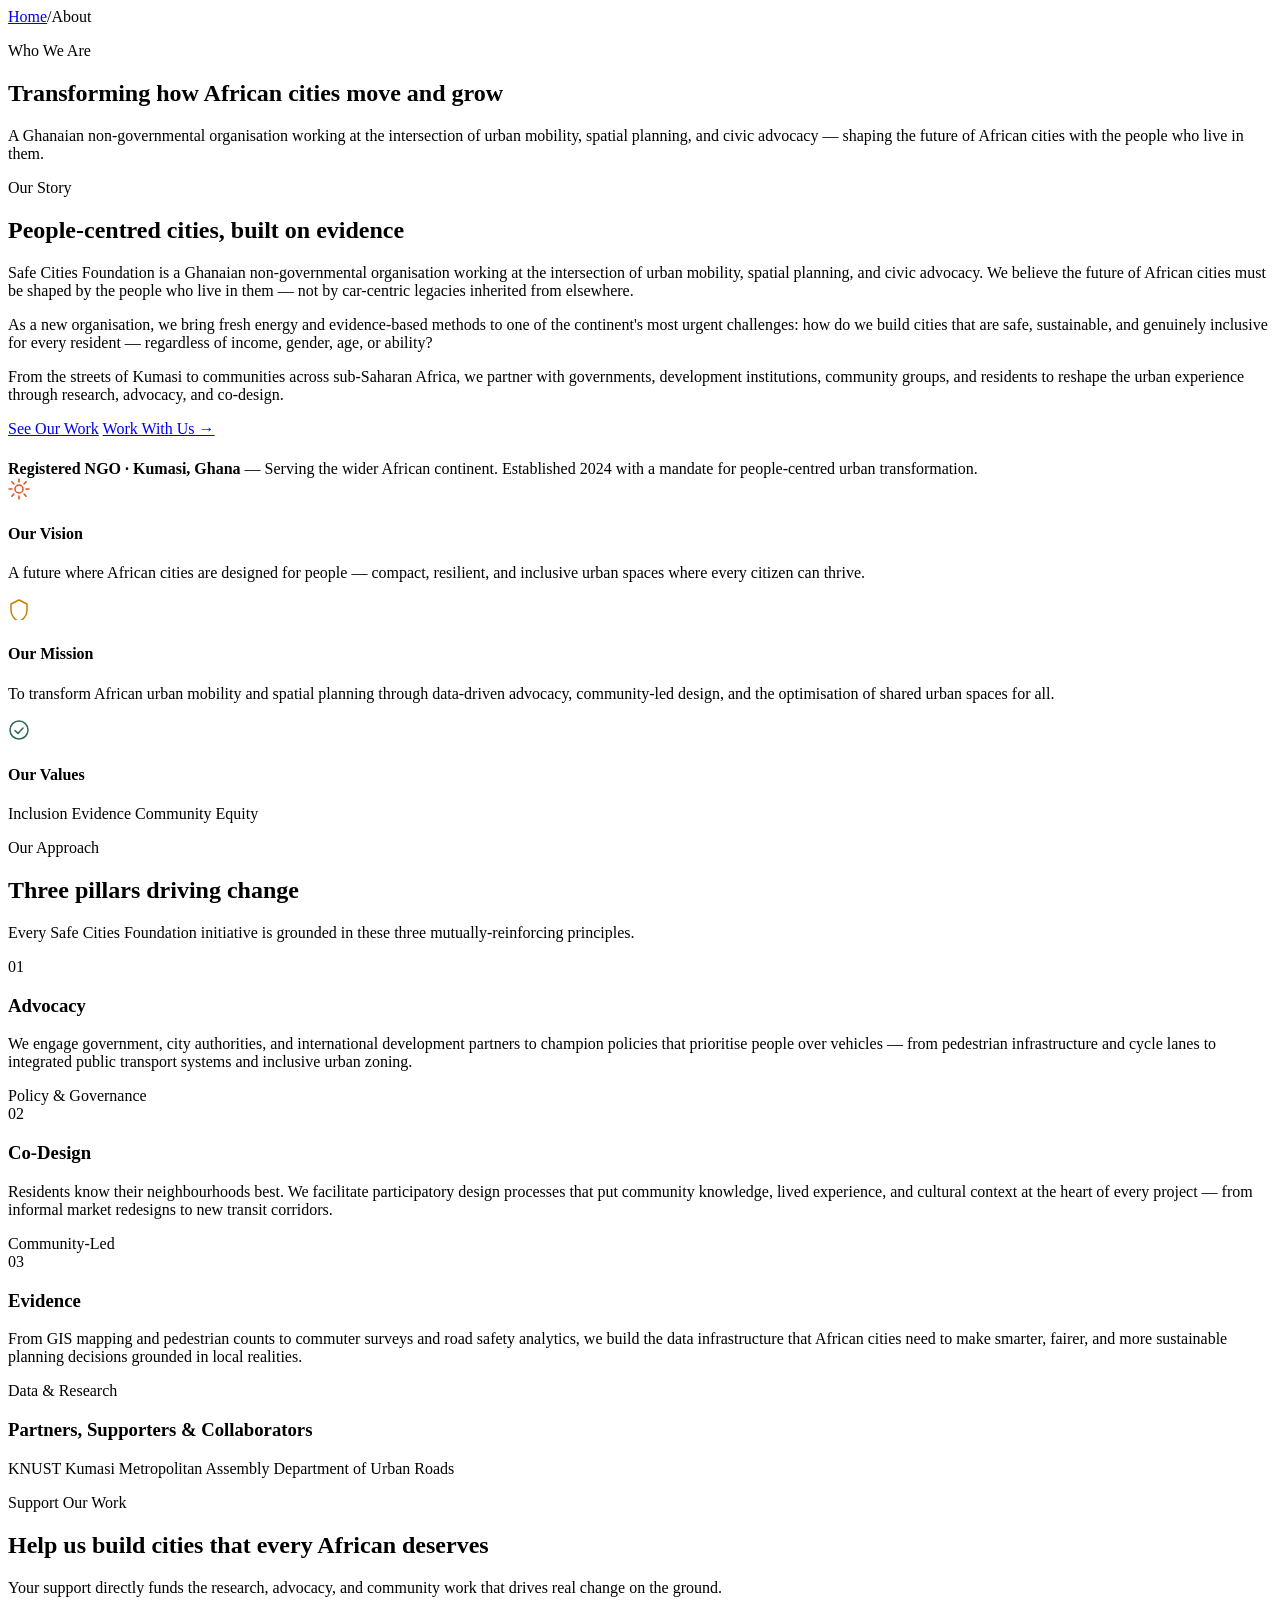
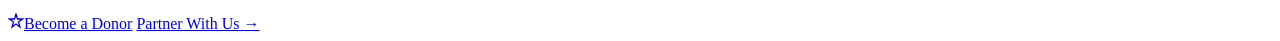
==== about.html @ f04aeb77 "Add files via upload" ====
<!DOCTYPE html>
<html lang="en">
<head>
  <meta charset="UTF-8" />
  <meta name="viewport" content="width=device-width, initial-scale=1.0" />
  <title>About — Safe Cities Foundation</title>
  <meta name="description" content="Safe Cities Foundation is a Ghanaian NGO working at the intersection of urban mobility, spatial planning, and civic advocacy. Learn about our vision, mission, values, and approach." />
  <link rel="icon" type="image/png" href="assets/img/logo/fc_icon.png" />
  <link rel="preconnect" href="https://fonts.googleapis.com" />
  <link rel="preconnect" href="https://fonts.gstatic.com" crossorigin />
  <link href="https://fonts.googleapis.com/css2?family=DM+Serif+Display:ital@0;1&family=DM+Sans:opsz,wght@9..40,300;9..40,400;9..40,500;9..40,600;9..40,700&display=swap" rel="stylesheet" />
  <link rel="stylesheet" href="css/styles.css" />
</head>
<body data-page="about">

  <div id="site-header"></div>

  <!-- ============ PAGE HERO ============ -->
  <section class="page-hero">
    <div class="hero__grid-bg" aria-hidden="true"></div>
    <div class="hero__stripe" aria-hidden="true"></div>
    <div class="page-hero__inner">
      <nav class="crumbs" aria-label="Breadcrumb"><a href="index.html">Home</a><span class="sep">/</span>About</nav>
      <p class="page-hero__eyebrow"><span class="rule"></span>Who We Are</p>
      <h1 class="page-hero__title">Transforming how African cities move and grow</h1>
      <p class="page-hero__lead">A Ghanaian non-governmental organisation working at the intersection of urban mobility, spatial planning, and civic advocacy — shaping the future of African cities with the people who live in them.</p>
    </div>
  </section>

  <!-- ============ WHO WE ARE ============ -->
  <section class="section wrap" id="who-we-are">
    <div class="about__grid">
      <div data-reveal="right">
        <p class="eyebrow"><span class="rule"></span>Our Story</p>
        <h2 class="about__title">People-centred cities, built on evidence</h2>
        <p class="about__body">Safe Cities Foundation is a Ghanaian non-governmental organisation working at the intersection of urban mobility, spatial planning, and civic advocacy. We believe the future of African cities must be shaped by the people who live in them — not by car-centric legacies inherited from elsewhere.</p>
        <p class="about__body">As a new organisation, we bring fresh energy and evidence-based methods to one of the continent's most urgent challenges: how do we build cities that are safe, sustainable, and genuinely inclusive for every resident — regardless of income, gender, age, or ability?</p>
        <p class="about__body">From the streets of Kumasi to communities across sub-Saharan Africa, we partner with governments, development institutions, community groups, and residents to reshape the urban experience through research, advocacy, and co-design.</p>
        <div class="about__actions">
          <a class="btn btn-primary" href="work.html">See Our Work</a>
          <a class="btn btn-ghost" href="index.html#contact">Work With Us →</a>
        </div>
        <div class="about__badge">
          <div class="ic"><svg width="18" height="18" viewBox="0 0 18 18" fill="none" aria-hidden="true"><path d="M9 1L11 7h6L12 11l2 6-5-3.5L4 17l2-6-5-4h6z" stroke="#fff" stroke-width="1.3" stroke-linejoin="round"/></svg></div>
          <div class="txt"><strong>Registered NGO · Kumasi, Ghana</strong> — Serving the wider African continent. Established 2024 with a mandate for people-centred urban transformation.</div>
        </div>
      </div>
      <div class="vmv" data-reveal="left">
        <div class="vmv__card">
          <div class="vmv__ic vmv__ic--orange"><svg width="22" height="22" viewBox="0 0 22 22" fill="none" aria-hidden="true"><circle cx="11" cy="11" r="4" stroke="#E84E1B" stroke-width="1.5"/><path d="M11 1v3M11 18v3M1 11h3M18 11h3M3.8 3.8l2.1 2.1M16.1 16.1l2.1 2.1M3.8 18.2l2.1-2.1M16.1 5.9l2.1-2.1" stroke="#E84E1B" stroke-width="1.5" stroke-linecap="round"/></svg></div>
          <h4>Our Vision</h4>
          <p>A future where African cities are designed for people — compact, resilient, and inclusive urban spaces where every citizen can thrive.</p>
        </div>
        <div class="vmv__card">
          <div class="vmv__ic vmv__ic--gold"><svg width="22" height="22" viewBox="0 0 22 22" fill="none" aria-hidden="true"><path d="M11 2L3 6v6c0 5.25 3.5 10.15 8 11 4.5-.85 8-5.75 8-11V6L11 2z" stroke="#C77D00" stroke-width="1.5" stroke-linejoin="round"/></svg></div>
          <h4>Our Mission</h4>
          <p>To transform African urban mobility and spatial planning through data-driven advocacy, community-led design, and the optimisation of shared urban spaces for all.</p>
        </div>
        <div class="vmv__card">
          <div class="vmv__ic vmv__ic--green"><svg width="22" height="22" viewBox="0 0 22 22" fill="none" aria-hidden="true"><path d="M11 2C6 2 2 6 2 11s4 9 9 9 9-4 9-9-4-9-9-9z" stroke="#2D6A4F" stroke-width="1.5"/><path d="M7 11.5l3 3 5-5.5" stroke="#2D6A4F" stroke-width="1.5" stroke-linecap="round" stroke-linejoin="round"/></svg></div>
          <h4>Our Values</h4>
          <div class="chips">
            <span class="chip">Inclusion</span>
            <span class="chip">Evidence</span>
            <span class="chip">Community</span>
            <span class="chip">Equity</span>
          </div>
        </div>
      </div>
    </div>
  </section>

  <!-- ============ APPROACH ============ -->
  <section class="section approach" id="approach">
    <div class="section-head" data-reveal="up">
      <p class="eyebrow eyebrow--gold eyebrow--center"><span class="rule"></span>Our Approach<span class="rule"></span></p>
      <h2 class="h2">Three pillars driving change</h2>
      <p class="lead">Every Safe Cities Foundation initiative is grounded in these three mutually-reinforcing principles.</p>
    </div>
    <div class="pillars">
      <div class="pillar" data-reveal="up">
        <div class="pillar__num">01</div>
        <h3>Advocacy</h3>
        <p>We engage government, city authorities, and international development partners to champion policies that prioritise people over vehicles — from pedestrian infrastructure and cycle lanes to integrated public transport systems and inclusive urban zoning.</p>
        <span class="pill">Policy &amp; Governance</span>
      </div>
      <div class="pillar" data-reveal="up" data-delay="0.1">
        <div class="pillar__num">02</div>
        <h3>Co-Design</h3>
        <p>Residents know their neighbourhoods best. We facilitate participatory design processes that put community knowledge, lived experience, and cultural context at the heart of every project — from informal market redesigns to new transit corridors.</p>
        <span class="pill">Community-Led</span>
      </div>
      <div class="pillar" data-reveal="up" data-delay="0.2">
        <div class="pillar__num">03</div>
        <h3>Evidence</h3>
        <p>From GIS mapping and pedestrian counts to commuter surveys and road safety analytics, we build the data infrastructure that African cities need to make smarter, fairer, and more sustainable planning decisions grounded in local realities.</p>
        <span class="pill">Data &amp; Research</span>
      </div>
    </div>
  </section>

  <!-- ============ PARTNERS ============ -->
  <section class="partners" aria-label="Partners and collaborators">
    <div class="partners__head" data-reveal="up"><h3>Partners, Supporters &amp; Collaborators</h3></div>
    <div class="partners__row" data-reveal="up">
      <span>KNUST</span>
      <span>Kumasi Metropolitan Assembly</span>
      <span>Department of Urban Roads</span>
    </div>
  </section>

  <!-- ============ DONATE CTA ============ -->
  <section class="donate">
    <div class="donate__grid-bg" aria-hidden="true"></div>
    <div class="donate__inner">
      <p class="donate__eyebrow" data-reveal="up">Support Our Work</p>
      <h2 class="donate__title" data-reveal="up" data-delay="0.06">Help us build cities that every African deserves</h2>
      <p class="donate__sub" data-reveal="up" data-delay="0.12">Your support directly funds the research, advocacy, and community work that drives real change on the ground.</p>
      <div class="donate__actions" data-reveal="up" data-delay="0.18">
        <a class="btn btn-light" href="index.html#contact"><svg width="16" height="16" viewBox="0 0 16 16" fill="none" aria-hidden="true"><path d="M8 1L9.5 6h5L10.5 9l1.5 5L8 11 4 14l1.5-5L1.5 6H6.5L8 1z" stroke="currentColor" stroke-width="1.3"/></svg>Become a Donor</a>
        <a class="btn-outline-light" href="index.html#contact">Partner With Us →</a>
      </div>
    </div>
  </section>

  <div id="site-footer"></div>

  <script src="js/layout.js"></script>
  <script src="js/content.js"></script>
  <script src="js/main.js"></script>
  <script type="module" src="js/firebase.js"></script>
</body>
</html>
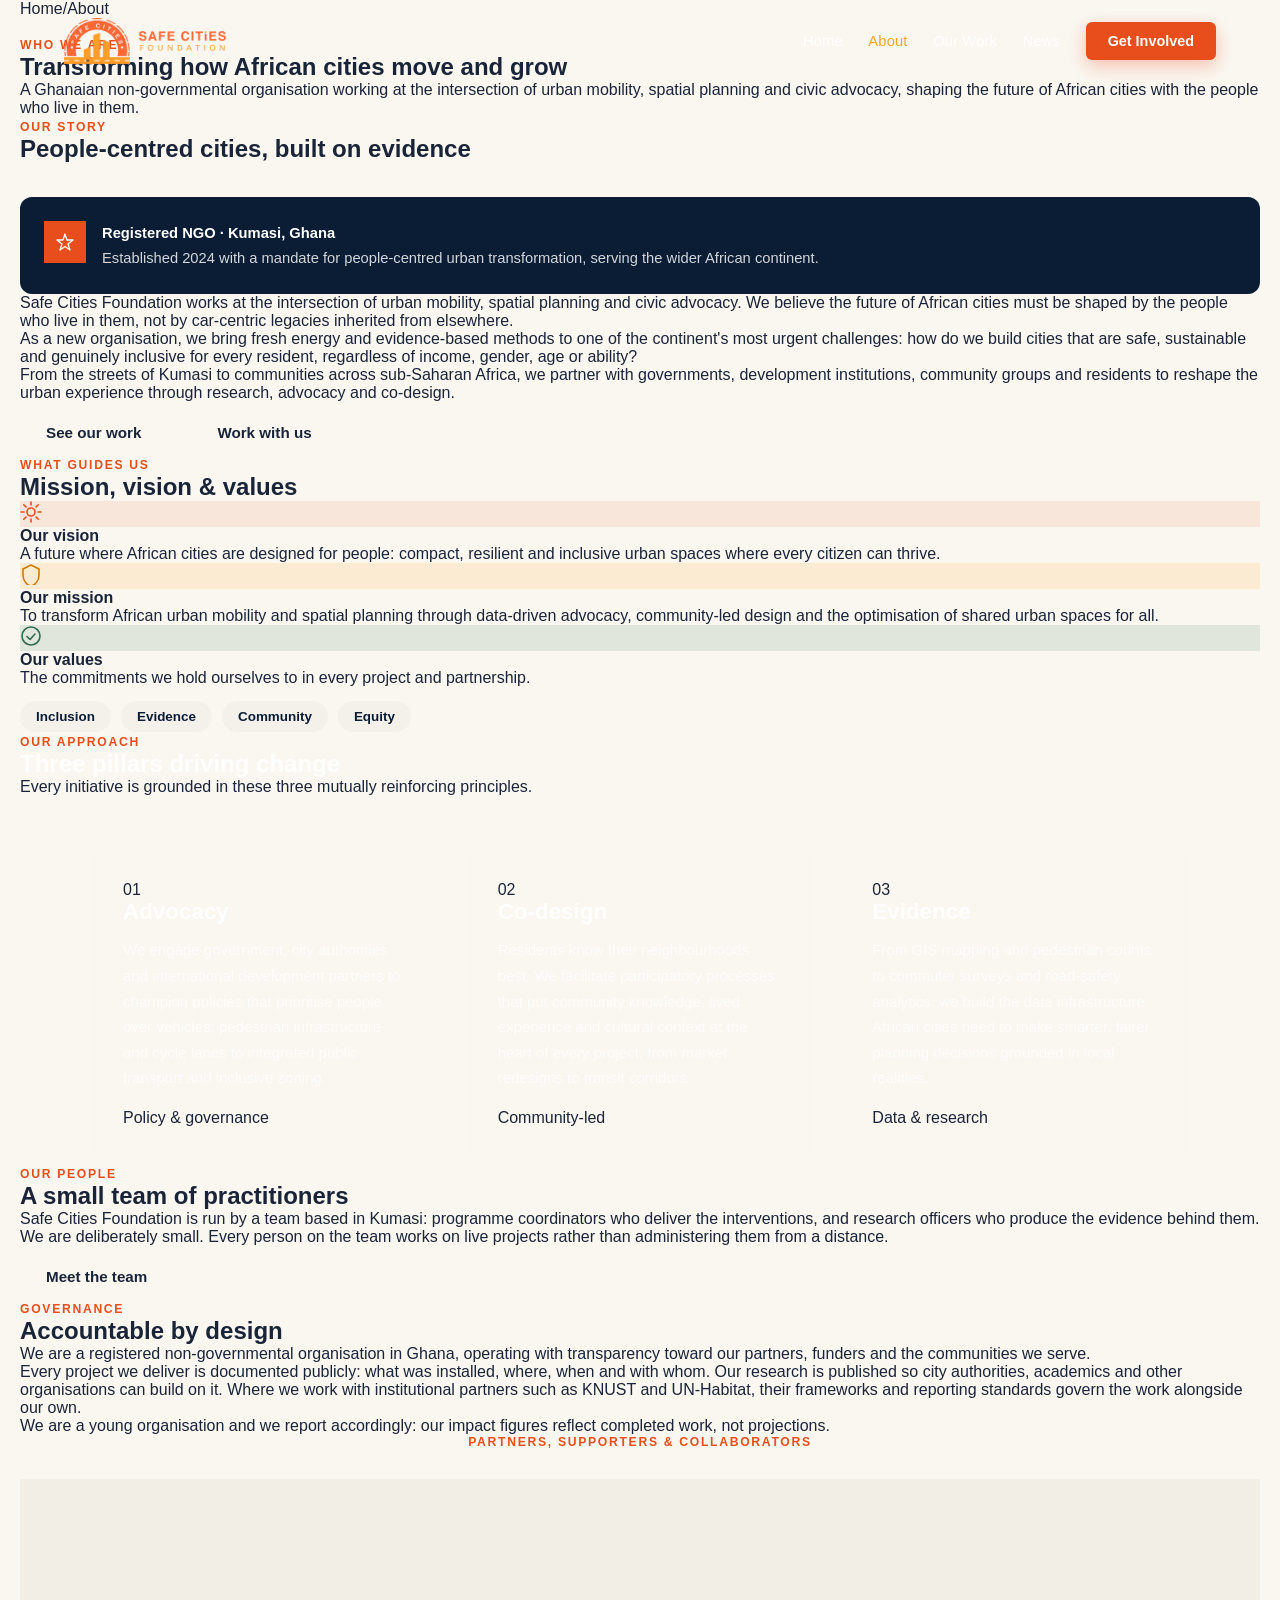
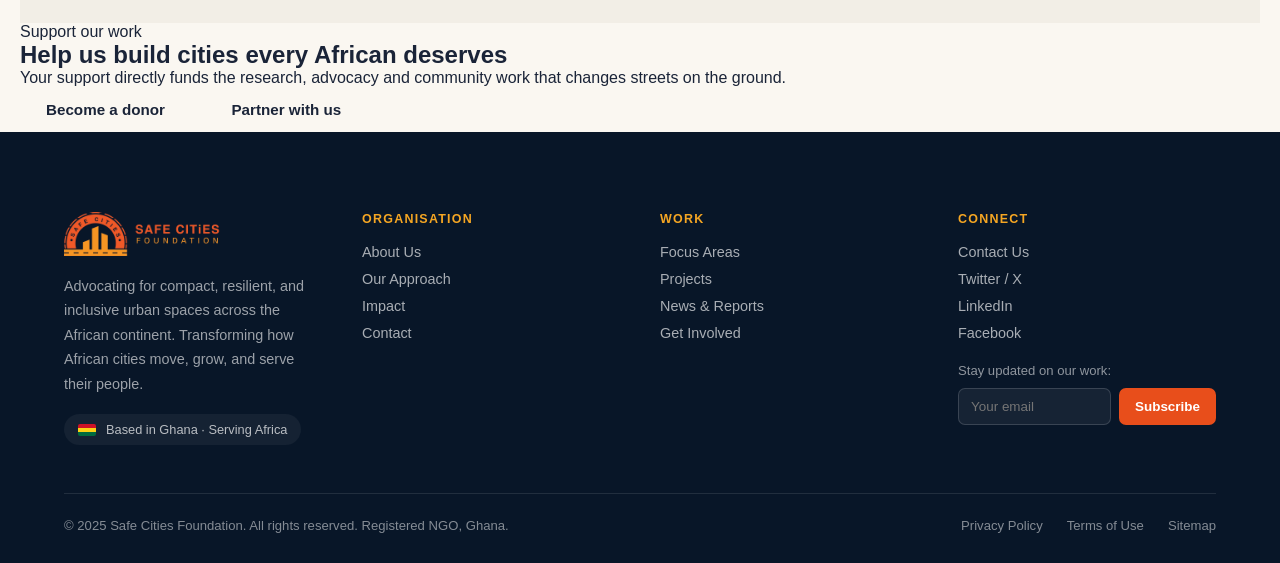
==== commit 51082f09: "Add files via upload new update" ====
--- a/about.html
+++ b/about.html
@@ -4,130 +4,203 @@
   <meta charset="UTF-8" />
   <meta name="viewport" content="width=device-width, initial-scale=1.0" />
   <title>About — Safe Cities Foundation</title>
-  <meta name="description" content="Safe Cities Foundation is a Ghanaian NGO working at the intersection of urban mobility, spatial planning, and civic advocacy. Learn about our vision, mission, values, and approach." />
-  <link rel="icon" type="image/png" href="assets/img/logo/fc_icon.png" />
+  <meta name="description" content="Safe Cities Foundation is a Ghanaian NGO working at the intersection of urban mobility, spatial planning and civic advocacy. Our story, mission, values and approach." />
+  <link rel="canonical" href="https://scfofficial.netlify.app/about.html" />
+  <meta property="og:type" content="website" />
+  <meta property="og:site_name" content="Safe Cities Foundation" />
+  <meta property="og:locale" content="en_GH" />
+  <meta property="og:url" content="https://scfofficial.netlify.app/about.html" />
+  <meta property="og:title" content="About — Safe Cities Foundation" />
+  <meta property="og:description" content="Safe Cities Foundation is a Ghanaian NGO working at the intersection of urban mobility, spatial planning and civic advocacy. Our story, mission, values and approach." />
+  <meta property="og:image" content="https://scfofficial.netlify.app/assets/img/projects/ame-zion.jpg" />
+  <meta property="og:image:alt" content="Road-safety infrastructure delivered by Safe Cities Foundation in Kumasi, Ghana" />
+  <meta name="twitter:card" content="summary_large_image" />
+  <meta name="twitter:title" content="About — Safe Cities Foundation" />
+  <meta name="twitter:description" content="Safe Cities Foundation is a Ghanaian NGO working at the intersection of urban mobility, spatial planning and civic advocacy. Our story, mission, values and approach." />
+  <meta name="twitter:image" content="https://scfofficial.netlify.app/assets/img/projects/ame-zion.jpg" />
+  <meta name="theme-color" content="#0B1D35" />
+  <link rel="icon" type="image/png" sizes="32x32" href="assets/img/logo/favicon-32.png" />
+  <link rel="icon" type="image/png" sizes="16x16" href="assets/img/logo/favicon-16.png" />
+  <link rel="apple-touch-icon" sizes="180x180" href="assets/img/logo/apple-touch-icon.png" />
+  <link rel="manifest" href="site.webmanifest" />
   <link rel="preconnect" href="https://fonts.googleapis.com" />
   <link rel="preconnect" href="https://fonts.gstatic.com" crossorigin />
-  <link href="https://fonts.googleapis.com/css2?family=DM+Serif+Display:ital@0;1&family=DM+Sans:opsz,wght@9..40,300;9..40,400;9..40,500;9..40,600;9..40,700&display=swap" rel="stylesheet" />
+  <link href="https://fonts.googleapis.com/css2?family=Source+Serif+4:ital,opsz,wght@0,8..60,400..700;1,8..60,400..700&family=Nunito+Sans:ital,opsz,wght@0,6..12,300..900;1,6..12,300..900&display=swap" rel="stylesheet" />
   <link rel="stylesheet" href="css/styles.css" />
 </head>
 <body data-page="about">
 
   <div id="site-header"></div>
 
-  <!-- ============ PAGE HERO ============ -->
-  <section class="page-hero">
-    <div class="hero__grid-bg" aria-hidden="true"></div>
-    <div class="hero__stripe" aria-hidden="true"></div>
-    <div class="page-hero__inner">
-      <nav class="crumbs" aria-label="Breadcrumb"><a href="index.html">Home</a><span class="sep">/</span>About</nav>
-      <p class="page-hero__eyebrow"><span class="rule"></span>Who We Are</p>
-      <h1 class="page-hero__title">Transforming how African cities move and grow</h1>
-      <p class="page-hero__lead">A Ghanaian non-governmental organisation working at the intersection of urban mobility, spatial planning, and civic advocacy — shaping the future of African cities with the people who live in them.</p>
-    </div>
-  </section>
-
-  <!-- ============ WHO WE ARE ============ -->
-  <section class="section wrap" id="who-we-are">
-    <div class="about__grid">
-      <div data-reveal="right">
-        <p class="eyebrow"><span class="rule"></span>Our Story</p>
-        <h2 class="about__title">People-centred cities, built on evidence</h2>
-        <p class="about__body">Safe Cities Foundation is a Ghanaian non-governmental organisation working at the intersection of urban mobility, spatial planning, and civic advocacy. We believe the future of African cities must be shaped by the people who live in them — not by car-centric legacies inherited from elsewhere.</p>
-        <p class="about__body">As a new organisation, we bring fresh energy and evidence-based methods to one of the continent's most urgent challenges: how do we build cities that are safe, sustainable, and genuinely inclusive for every resident — regardless of income, gender, age, or ability?</p>
-        <p class="about__body">From the streets of Kumasi to communities across sub-Saharan Africa, we partner with governments, development institutions, community groups, and residents to reshape the urban experience through research, advocacy, and co-design.</p>
-        <div class="about__actions">
-          <a class="btn btn-primary" href="work.html">See Our Work</a>
-          <a class="btn btn-ghost" href="index.html#contact">Work With Us →</a>
-        </div>
-        <div class="about__badge">
-          <div class="ic"><svg width="18" height="18" viewBox="0 0 18 18" fill="none" aria-hidden="true"><path d="M9 1L11 7h6L12 11l2 6-5-3.5L4 17l2-6-5-4h6z" stroke="#fff" stroke-width="1.3" stroke-linejoin="round"/></svg></div>
-          <div class="txt"><strong>Registered NGO · Kumasi, Ghana</strong> — Serving the wider African continent. Established 2024 with a mandate for people-centred urban transformation.</div>
-        </div>
-      </div>
-      <div class="vmv" data-reveal="left">
-        <div class="vmv__card">
-          <div class="vmv__ic vmv__ic--orange"><svg width="22" height="22" viewBox="0 0 22 22" fill="none" aria-hidden="true"><circle cx="11" cy="11" r="4" stroke="#E84E1B" stroke-width="1.5"/><path d="M11 1v3M11 18v3M1 11h3M18 11h3M3.8 3.8l2.1 2.1M16.1 16.1l2.1 2.1M3.8 18.2l2.1-2.1M16.1 5.9l2.1-2.1" stroke="#E84E1B" stroke-width="1.5" stroke-linecap="round"/></svg></div>
-          <h4>Our Vision</h4>
-          <p>A future where African cities are designed for people — compact, resilient, and inclusive urban spaces where every citizen can thrive.</p>
-        </div>
-        <div class="vmv__card">
-          <div class="vmv__ic vmv__ic--gold"><svg width="22" height="22" viewBox="0 0 22 22" fill="none" aria-hidden="true"><path d="M11 2L3 6v6c0 5.25 3.5 10.15 8 11 4.5-.85 8-5.75 8-11V6L11 2z" stroke="#C77D00" stroke-width="1.5" stroke-linejoin="round"/></svg></div>
-          <h4>Our Mission</h4>
-          <p>To transform African urban mobility and spatial planning through data-driven advocacy, community-led design, and the optimisation of shared urban spaces for all.</p>
-        </div>
-        <div class="vmv__card">
-          <div class="vmv__ic vmv__ic--green"><svg width="22" height="22" viewBox="0 0 22 22" fill="none" aria-hidden="true"><path d="M11 2C6 2 2 6 2 11s4 9 9 9 9-4 9-9-4-9-9-9z" stroke="#2D6A4F" stroke-width="1.5"/><path d="M7 11.5l3 3 5-5.5" stroke="#2D6A4F" stroke-width="1.5" stroke-linecap="round" stroke-linejoin="round"/></svg></div>
-          <h4>Our Values</h4>
-          <div class="chips">
-            <span class="chip">Inclusion</span>
-            <span class="chip">Evidence</span>
-            <span class="chip">Community</span>
-            <span class="chip">Equity</span>
-          </div>
-        </div>
-      </div>
-    </div>
-  </section>
-
-  <!-- ============ APPROACH ============ -->
-  <section class="section approach" id="approach">
-    <div class="section-head" data-reveal="up">
-      <p class="eyebrow eyebrow--gold eyebrow--center"><span class="rule"></span>Our Approach<span class="rule"></span></p>
-      <h2 class="h2">Three pillars driving change</h2>
-      <p class="lead">Every Safe Cities Foundation initiative is grounded in these three mutually-reinforcing principles.</p>
-    </div>
-    <div class="pillars">
-      <div class="pillar" data-reveal="up">
-        <div class="pillar__num">01</div>
-        <h3>Advocacy</h3>
-        <p>We engage government, city authorities, and international development partners to champion policies that prioritise people over vehicles — from pedestrian infrastructure and cycle lanes to integrated public transport systems and inclusive urban zoning.</p>
-        <span class="pill">Policy &amp; Governance</span>
-      </div>
-      <div class="pillar" data-reveal="up" data-delay="0.1">
-        <div class="pillar__num">02</div>
-        <h3>Co-Design</h3>
-        <p>Residents know their neighbourhoods best. We facilitate participatory design processes that put community knowledge, lived experience, and cultural context at the heart of every project — from informal market redesigns to new transit corridors.</p>
-        <span class="pill">Community-Led</span>
-      </div>
-      <div class="pillar" data-reveal="up" data-delay="0.2">
-        <div class="pillar__num">03</div>
-        <h3>Evidence</h3>
-        <p>From GIS mapping and pedestrian counts to commuter surveys and road safety analytics, we build the data infrastructure that African cities need to make smarter, fairer, and more sustainable planning decisions grounded in local realities.</p>
-        <span class="pill">Data &amp; Research</span>
-      </div>
-    </div>
-  </section>
-
-  <!-- ============ PARTNERS ============ -->
-  <section class="partners" aria-label="Partners and collaborators">
-    <div class="partners__head" data-reveal="up"><h3>Partners, Supporters &amp; Collaborators</h3></div>
-    <div class="partners__row" data-reveal="up">
-      <span>KNUST</span>
-      <span>Kumasi Metropolitan Assembly</span>
-      <span>Department of Urban Roads</span>
-    </div>
-  </section>
-
-  <!-- ============ DONATE CTA ============ -->
-  <section class="donate">
-    <div class="donate__grid-bg" aria-hidden="true"></div>
-    <div class="donate__inner">
-      <p class="donate__eyebrow" data-reveal="up">Support Our Work</p>
-      <h2 class="donate__title" data-reveal="up" data-delay="0.06">Help us build cities that every African deserves</h2>
-      <p class="donate__sub" data-reveal="up" data-delay="0.12">Your support directly funds the research, advocacy, and community work that drives real change on the ground.</p>
-      <div class="donate__actions" data-reveal="up" data-delay="0.18">
-        <a class="btn btn-light" href="index.html#contact"><svg width="16" height="16" viewBox="0 0 16 16" fill="none" aria-hidden="true"><path d="M8 1L9.5 6h5L10.5 9l1.5 5L8 11 4 14l1.5-5L1.5 6H6.5L8 1z" stroke="currentColor" stroke-width="1.3"/></svg>Become a Donor</a>
-        <a class="btn-outline-light" href="index.html#contact">Partner With Us →</a>
-      </div>
-    </div>
-  </section>
+  <main id="main">
+
+    <!-- ================= PAGE HERO ================= -->
+    <section class="phero">
+      <div class="phero__media"><picture><source type="image/webp" srcset="assets/img/projects/ame-zion-600.webp 600w, assets/img/projects/ame-zion-1000.webp 1000w" sizes="100vw" /><img src="assets/img/projects/ame-zion.jpg" alt="" aria-hidden="true" /></picture></div>
+      <div class="wrap phero__in">
+        <nav class="crumbs" aria-label="Breadcrumb"><a href="index.html">Home</a><span class="s">/</span><span>About</span></nav>
+        <p class="eyebrow eyebrow--light" style="margin-top:20px">Who we are</p>
+        <h1 class="d1 phero__ttl">Transforming how African cities move and grow</h1>
+        <p class="lede phero__dek">A Ghanaian non-governmental organisation working at the intersection of urban mobility, spatial planning and civic advocacy, shaping the future of African cities with the people who live in them.</p>
+      </div>
+    </section>
+
+    <!-- ================= STORY ================= -->
+    <section class="sec" id="story">
+      <div class="wrap">
+        <div class="split split--narrow">
+          <div data-rv="right">
+            <p class="eyebrow">Our story</p>
+            <h2 class="d2 sechead__t">People-centred cities, built on evidence</h2>
+            <div class="about__badge" style="margin-top:34px;background:var(--navy);padding:24px;display:flex;gap:16px;align-items:flex-start">
+              <div style="flex:none;width:42px;height:42px;background:var(--orange);display:grid;place-items:center"><svg width="18" height="18" viewBox="0 0 18 18" fill="none" aria-hidden="true"><path d="M9 1l2 6h6l-5 4 2 6-5-3.5L4 17l2-6-5-4h6z" stroke="#fff" stroke-width="1.3" stroke-linejoin="round"/></svg></div>
+              <p style="font-size:.92rem;line-height:1.68;color:rgba(255,255,255,.82)"><strong style="color:#fff">Registered NGO · Kumasi, Ghana</strong><br />Established 2024 with a mandate for people-centred urban transformation, serving the wider African continent.</p>
+            </div>
+          </div>
+          <div class="stack" data-rv="left">
+            <p class="lede">Safe Cities Foundation works at the intersection of urban mobility, spatial planning and civic advocacy. We believe the future of African cities must be shaped by the people who live in them, not by car-centric legacies inherited from elsewhere.</p>
+            <p class="body">As a new organisation, we bring fresh energy and evidence-based methods to one of the continent's most urgent challenges: how do we build cities that are safe, sustainable and genuinely inclusive for every resident, regardless of income, gender, age or ability?</p>
+            <p class="body">From the streets of Kumasi to communities across sub-Saharan Africa, we partner with governments, development institutions, community groups and residents to reshape the urban experience through research, advocacy and co-design.</p>
+            <div style="display:flex;flex-wrap:wrap;gap:14px;padding-top:8px">
+              <a class="btn" href="work.html">See our work<span class="tlink__ar" aria-hidden="true"></span></a>
+              <a class="btn btn--outline" href="index.html#contact">Work with us</a>
+            </div>
+          </div>
+        </div>
+      </div>
+    </section>
+
+    <!-- ================= VISION / MISSION / VALUES ================= -->
+    <section class="sec sec--paper" id="vmv">
+      <div class="wrap">
+        <div class="sechead">
+          <div>
+            <p class="eyebrow">What guides us</p>
+            <h2 class="d2 sechead__t">Mission, vision &amp; values</h2>
+          </div>
+        </div>
+        <div class="grid grid--3" data-rv-stagger="0.08">
+          <div class="vcard">
+            <div class="vcard__ic" style="background:rgba(232,78,27,.10)"><svg width="22" height="22" viewBox="0 0 22 22" fill="none" aria-hidden="true"><circle cx="11" cy="11" r="4" stroke="#E84E1B" stroke-width="1.6"/><path d="M11 1v3M11 18v3M1 11h3M18 11h3M3.8 3.8l2.1 2.1M16.1 16.1l2.1 2.1M3.8 18.2l2.1-2.1M16.1 5.9l2.1-2.1" stroke="#E84E1B" stroke-width="1.6" stroke-linecap="round"/></svg></div>
+            <h4>Our vision</h4>
+            <p>A future where African cities are designed for people: compact, resilient and inclusive urban spaces where every citizen can thrive.</p>
+          </div>
+          <div class="vcard">
+            <div class="vcard__ic" style="background:rgba(245,166,35,.15)"><svg width="22" height="22" viewBox="0 0 22 22" fill="none" aria-hidden="true"><path d="M11 2L3 6v6c0 5.25 3.5 10.15 8 11 4.5-.85 8-5.75 8-11V6L11 2z" stroke="#C77D00" stroke-width="1.6" stroke-linejoin="round"/></svg></div>
+            <h4>Our mission</h4>
+            <p>To transform African urban mobility and spatial planning through data-driven advocacy, community-led design and the optimisation of shared urban spaces for all.</p>
+          </div>
+          <div class="vcard">
+            <div class="vcard__ic" style="background:rgba(45,106,79,.12)"><svg width="22" height="22" viewBox="0 0 22 22" fill="none" aria-hidden="true"><circle cx="11" cy="11" r="9" stroke="#2D6A4F" stroke-width="1.6"/><path d="M7 11.5l3 3 5-5.5" stroke="#2D6A4F" stroke-width="1.6" stroke-linecap="round" stroke-linejoin="round"/></svg></div>
+            <h4>Our values</h4>
+            <p>The commitments we hold ourselves to in every project and partnership.</p>
+            <div class="chips">
+              <span class="chip">Inclusion</span><span class="chip">Evidence</span>
+              <span class="chip">Community</span><span class="chip">Equity</span>
+            </div>
+          </div>
+        </div>
+      </div>
+    </section>
+
+    <!-- ================= APPROACH ================= -->
+    <section class="sec sec--navy" id="approach">
+      <div class="wrap">
+        <div class="sechead">
+          <div>
+            <p class="eyebrow eyebrow--light">Our approach</p>
+            <h2 class="d2 sechead__t" style="color:#fff">Three pillars driving change</h2>
+            <p class="lede sechead__sub">Every initiative is grounded in these three mutually reinforcing principles.</p>
+          </div>
+        </div>
+        <div class="pillars" data-rv-stagger="0.1">
+          <div class="pillar">
+            <div class="pillar__n">01</div>
+            <h3 class="pillar__t">Advocacy</h3>
+            <p class="pillar__b">We engage government, city authorities and international development partners to champion policies that prioritise people over vehicles: pedestrian infrastructure and cycle lanes to integrated public transport and inclusive zoning.</p>
+            <span class="pillar__p">Policy &amp; governance</span>
+          </div>
+          <div class="pillar">
+            <div class="pillar__n">02</div>
+            <h3 class="pillar__t">Co-design</h3>
+            <p class="pillar__b">Residents know their neighbourhoods best. We facilitate participatory processes that put community knowledge, lived experience and cultural context at the heart of every project, from market redesigns to transit corridors.</p>
+            <span class="pillar__p">Community-led</span>
+          </div>
+          <div class="pillar">
+            <div class="pillar__n">03</div>
+            <h3 class="pillar__t">Evidence</h3>
+            <p class="pillar__b">From GIS mapping and pedestrian counts to commuter surveys and road-safety analytics, we build the data infrastructure African cities need to make smarter, fairer planning decisions grounded in local realities.</p>
+            <span class="pillar__p">Data &amp; research</span>
+          </div>
+        </div>
+      </div>
+    </section>
+
+    <!-- ================= TEAM TEASER ================= -->
+    <section class="sec sec--paper" id="people">
+      <div class="wrap">
+        <div class="split split--narrow">
+          <div data-rv="right">
+            <p class="eyebrow">Our people</p>
+            <h2 class="d2 sechead__t">A small team of practitioners</h2>
+          </div>
+          <div class="stack" data-rv="left">
+            <p class="lede">Safe Cities Foundation is run by a team based in Kumasi: programme coordinators who deliver the interventions, and research officers who produce the evidence behind them.</p>
+            <p class="body">We are deliberately small. Every person on the team works on live projects rather than administering them from a distance.</p>
+            <div style="display:flex;flex-wrap:wrap;gap:14px;padding-top:8px">
+              <a class="btn btn--dark" href="team.html">Meet the team<span class="tlink__ar" aria-hidden="true"></span></a>
+            </div>
+          </div>
+        </div>
+      </div>
+    </section>
+
+    <!-- ================= GOVERNANCE ================= -->
+    <section class="sec" id="governance">
+      <div class="wrap">
+        <div class="split split--narrow">
+          <div data-rv="right">
+            <p class="eyebrow">Governance</p>
+            <h2 class="d2 sechead__t">Accountable by design</h2>
+          </div>
+          <div class="stack" data-rv="left">
+            <p class="lede">We are a registered non-governmental organisation in Ghana, operating with transparency toward our partners, funders and the communities we serve.</p>
+            <p class="body">Every project we deliver is documented publicly: what was installed, where, when and with whom. Our research is published so city authorities, academics and other organisations can build on it. Where we work with institutional partners such as KNUST and UN-Habitat, their frameworks and reporting standards govern the work alongside our own.</p>
+            <p class="body">We are a young organisation and we report accordingly: our impact figures reflect completed work, not projections.</p>
+          </div>
+        </div>
+      </div>
+    </section>
+
+    <!-- ================= PARTNERS ================= -->
+    <section class="sec sec--paper" id="partners">
+      <div class="wrap">
+        <p class="eyebrow eyebrow--mute eyebrow--plain" style="display:block;text-align:center;margin-bottom:30px">Partners, supporters &amp; collaborators</p>
+        <!-- Managed in admin.html → Partners tab -->
+        <div class="partners" data-render="partners" data-rv="up"></div>
+      </div>
+    </section>
+
+    <!-- ================= CTA ================= -->
+    <section class="cta">
+      <div class="wrap cta__in">
+        <p class="cta__k" data-rv="up">Support our work</p>
+        <h2 class="d2 cta__t" data-rv="up" data-rv-d="0.06">Help us build cities every African deserves</h2>
+        <p class="cta__b" data-rv="up" data-rv-d="0.12">Your support directly funds the research, advocacy and community work that changes streets on the ground.</p>
+        <div class="cta__a" data-rv="up" data-rv-d="0.18">
+          <a class="btn btn--white" href="index.html#contact">Become a donor<span class="tlink__ar" aria-hidden="true"></span></a>
+          <a class="btn btn--outline-light" href="index.html#contact">Partner with us</a>
+        </div>
+      </div>
+    </section>
+
+  </main>
 
   <div id="site-footer"></div>
 
   <script src="js/layout.js"></script>
   <script src="js/content.js"></script>
-  <script src="js/main.js"></script>
+  <script src="js/ui.js"></script>
   <script type="module" src="js/firebase.js"></script>
 </body>
 </html>
--- a/css/styles.css
+++ b/css/styles.css
@@ -0,0 +1,607 @@
+/* ==========================================================================
+   Safe Cities Foundation — stylesheet
+   ========================================================================== */
+
+/* ---------- Design tokens ---------- */
+:root {
+  --navy:        #0B1D35;
+  --navy-deep:   #081628;
+  --navy-mid:    #14305A;
+  --ink:         #1A2438;
+  --orange:      #E84E1B;
+  --orange-dark: #C53A0F;
+  --gold:        #F5A623;
+  --gold-dark:   #C77D00;
+  --green:       #2D6A4F;
+  --blue:        #1D4ED8;
+  --paper:       #FAF7F1;
+  --paper-2:     #F2EEE6;
+  --card:        #FFFFFF;
+  --muted:       #525B6B;
+  --muted-2:     #8A93A3;
+  --line:        rgba(11, 29, 53, 0.07);
+  --shadow-sm:   0 4px 20px rgba(11, 29, 53, 0.05);
+  --shadow-md:   0 8px 36px rgba(11, 29, 53, 0.07);
+  --shadow-lg:   0 18px 44px rgba(11, 29, 53, 0.12);
+  --serif:       'DM Serif Display', Georgia, 'Times New Roman', serif;
+  --sans:        'DM Sans', -apple-system, BlinkMacSystemFont, 'Segoe UI', sans-serif;
+  --wrap:        1240px;
+  --pad-x:       clamp(20px, 5vw, 64px);
+  --pad-y:       clamp(72px, 9vw, 120px);
+}
+
+/* ---------- Reset ---------- */
+*, *::before, *::after { box-sizing: border-box; }
+html { scroll-behavior: smooth; }
+body {
+  margin: 0;
+  font-family: var(--sans);
+  color: var(--ink);
+  background: var(--paper);
+  -webkit-font-smoothing: antialiased;
+  -moz-osx-font-smoothing: grayscale;
+  overflow-x: hidden;
+}
+a { text-decoration: none; color: inherit; }
+img { display: block; max-width: 100%; }
+button { font-family: inherit; cursor: pointer; }
+h1, h2, h3, h4, h5, p { margin: 0; }
+::selection { background: var(--orange); color: #fff; }
+
+/* ---------- Utilities ---------- */
+.wrap { max-width: var(--wrap); margin: 0 auto; }
+.section { padding: var(--pad-y) var(--pad-x); }
+.eyebrow {
+  display: inline-flex; align-items: center; gap: 10px;
+  font-size: .76rem; font-weight: 700; letter-spacing: .14em;
+  text-transform: uppercase; color: var(--orange);
+}
+.eyebrow .rule { width: 28px; height: 2px; background: var(--orange); display: inline-block; }
+.eyebrow--gold { color: var(--gold); }
+.eyebrow--gold .rule { background: var(--gold); }
+.eyebrow--center { justify-content: center; }
+
+.h2 {
+  font-family: var(--serif); font-weight: 400;
+  font-size: clamp(2rem, 3.6vw, 2.9rem); line-height: 1.12;
+  letter-spacing: -.01em; color: var(--navy);
+}
+.lead { font-size: 1.02rem; line-height: 1.75; color: var(--muted); }
+.section-head { max-width: 720px; margin: 0 auto; text-align: center; }
+.section-head .h2 { margin-top: 18px; }
+.section-head .lead { margin-top: 18px; }
+
+/* Buttons */
+.btn {
+  display: inline-flex; align-items: center; gap: 10px;
+  font-size: .95rem; font-weight: 600; border-radius: 7px;
+  padding: 14px 26px; transition: transform .2s ease, box-shadow .2s ease, background .2s ease, border-color .2s ease;
+}
+.btn-primary {
+  color: #fff; background: var(--orange);
+  box-shadow: 0 8px 20px rgba(232, 78, 27, .28);
+}
+.btn-primary:hover { transform: translateY(-2px); box-shadow: 0 14px 30px rgba(232, 78, 27, .44); }
+.btn-ghost { color: var(--orange); border: 1.5px solid rgba(232, 78, 27, .4); }
+.btn-ghost:hover { background: rgba(232, 78, 27, .06); }
+.btn-outline-dark { color: var(--navy); border: 1.5px solid rgba(11, 29, 53, .18); }
+.btn-outline-dark:hover { background: rgba(11, 29, 53, .04); }
+.btn-light { color: var(--orange); background: #fff; box-shadow: 0 12px 30px rgba(0,0,0,.18); }
+.btn-light:hover { transform: translateY(-2px); }
+
+/* ---------- Reveal animation ---------- */
+[data-reveal] {
+  opacity: 0;
+  transition: opacity .85s cubic-bezier(.16,.84,.44,1), transform .85s cubic-bezier(.16,.84,.44,1);
+  will-change: opacity, transform;
+}
+[data-reveal="up"]    { transform: translateY(30px); }
+[data-reveal="left"]  { transform: translateX(34px); }
+[data-reveal="right"] { transform: translateX(-34px); }
+[data-reveal].is-visible { opacity: 1; transform: none; }
+@media (prefers-reduced-motion: reduce) {
+  [data-reveal] { opacity: 1 !important; transform: none !important; transition: none; }
+  html { scroll-behavior: auto; }
+}
+
+/* ==========================================================================
+   NAV
+   ========================================================================== */
+.nav {
+  position: fixed; inset: 0 0 auto 0; z-index: 100;
+  display: flex; align-items: center; justify-content: space-between;
+  padding: 18px var(--pad-x);
+  transition: background .4s ease, box-shadow .4s ease, padding .4s ease;
+}
+.nav__logo img { height: 46px; width: auto; }
+.nav__links {
+  display: flex; align-items: center; gap: clamp(14px, 2vw, 34px);
+  flex-wrap: wrap; justify-content: flex-end;
+}
+.nav__link {
+  font-size: .92rem; font-weight: 500; letter-spacing: .01em;
+  color: #fff; transition: color .25s ease;
+}
+.nav__cta {
+  font-size: .9rem; font-weight: 600; color: #fff; background: var(--orange);
+  padding: 11px 22px; border-radius: 6px;
+  box-shadow: 0 6px 18px rgba(232, 78, 27, .32);
+  transition: transform .2s ease, box-shadow .2s ease;
+}
+.nav__cta:hover { transform: translateY(-2px); box-shadow: 0 10px 24px rgba(232, 78, 27, .42); }
+/* scrolled state (toggled by JS) */
+.nav.is-scrolled {
+  background: rgba(255, 255, 255, .92);
+  backdrop-filter: blur(12px); -webkit-backdrop-filter: blur(12px);
+  box-shadow: 0 2px 20px rgba(11, 29, 53, .08);
+  padding: 12px var(--pad-x);
+}
+.nav.is-scrolled .nav__link { color: var(--ink); }
+.nav.is-scrolled .nav__link:hover { color: var(--orange); }
+.nav__toggle { display: none; }
+
+/* ==========================================================================
+   HERO
+   ========================================================================== */
+.hero {
+  position: relative; min-height: 100vh; display: flex; align-items: center;
+  padding: 120px var(--pad-x) 80px;
+  background: radial-gradient(120% 120% at 80% 0%, #14305A 0%, #0B1D35 55%, #081628 100%);
+  overflow: hidden;
+}
+.hero__grid-bg {
+  position: absolute; inset: 0; pointer-events: none;
+  background-image:
+    linear-gradient(rgba(255,255,255,.04) 1px, transparent 1px),
+    linear-gradient(90deg, rgba(255,255,255,.04) 1px, transparent 1px);
+  background-size: 64px 64px;
+  -webkit-mask-image: radial-gradient(120% 100% at 50% 0%, #000 35%, transparent 80%);
+  mask-image: radial-gradient(120% 100% at 50% 0%, #000 35%, transparent 80%);
+}
+.hero__stripe {
+  position: absolute; left: 0; right: 0; bottom: -2px; height: 8px; opacity: .9;
+  background: repeating-linear-gradient(90deg, var(--gold) 0 48px, transparent 48px 84px);
+}
+.hero__inner {
+  position: relative; z-index: 2; width: 100%; max-width: var(--wrap); margin: 0 auto;
+  display: grid; grid-template-columns: repeat(auto-fit, minmax(360px, 1fr));
+  gap: clamp(40px, 5vw, 72px); align-items: center;
+}
+.hero__eyebrow {
+  display: inline-flex; align-items: center; gap: 12px;
+  font-size: .78rem; font-weight: 600; letter-spacing: .14em; text-transform: uppercase;
+  color: var(--gold);
+}
+.hero__eyebrow .rule { width: 38px; height: 1.5px; background: var(--gold); display: inline-block; }
+.hero__title {
+  font-family: var(--serif); font-weight: 400; color: #fff;
+  font-size: clamp(2.8rem, 5.6vw, 4.6rem); line-height: 1.04; letter-spacing: -.01em;
+  margin-top: 24px;
+}
+.hero__title em { color: var(--gold); font-style: italic; }
+.hero__title .accent { color: var(--orange); }
+.hero__sub {
+  font-size: 1.08rem; line-height: 1.75; color: rgba(255,255,255,.74);
+  max-width: 520px; margin-top: 28px;
+}
+.hero__actions { display: flex; flex-wrap: wrap; gap: 16px; margin-top: 36px; }
+.hero .btn-primary { padding: 15px 26px; box-shadow: 0 10px 28px rgba(232, 78, 27, .34); }
+.btn-outline-light {
+  color: #fff; padding: 15px 26px; border: 1.5px solid rgba(255,255,255,.3);
+  border-radius: 7px; font-size: .95rem; font-weight: 600;
+  display: inline-flex; align-items: center; transition: background .2s ease, border-color .2s ease;
+}
+.btn-outline-light:hover { background: rgba(255,255,255,.08); border-color: rgba(255,255,255,.55); }
+.hero__trust {
+  display: flex; flex-wrap: wrap; align-items: center; gap: 18px; margin-top: 40px;
+  color: rgba(255,255,255,.6); font-size: .82rem; font-weight: 500;
+}
+.hero__trust span.item { display: inline-flex; align-items: center; gap: 8px; }
+.hero__trust .dot { width: 4px; height: 4px; border-radius: 50%; background: rgba(255,255,255,.25); }
+
+.hero__visual { position: relative; display: flex; justify-content: center; }
+.hero__visual svg { width: 100%; max-width: 480px; height: auto; }
+.hero__card {
+  position: absolute; background: rgba(255,255,255,.07);
+  backdrop-filter: blur(10px); -webkit-backdrop-filter: blur(10px);
+  border: 1px solid rgba(255,255,255,.14); border-radius: 14px; padding: 16px 20px;
+  animation: float 5s ease-in-out infinite;
+}
+.hero__card--tl { top: 8%; left: -2%; }
+.hero__card--br { bottom: 10%; right: -2%; animation-delay: .8s; }
+.hero__card .big { font-family: var(--serif); font-size: 2.2rem; color: #fff; line-height: 1; }
+.hero__card .big sup { font-size: 1rem; font-family: var(--sans); color: var(--gold); }
+.hero__card .cap { font-size: .74rem; color: rgba(255,255,255,.66); margin-top: 4px; letter-spacing: .02em; }
+.hero__card .flag { font-size: 1.7rem; line-height: 1; }
+
+@keyframes float { 0%,100% { transform: translateY(0); } 50% { transform: translateY(-10px); } }
+@keyframes dash { to { stroke-dashoffset: -16; } }
+.dash-anim { animation: dash 1.2s linear infinite; }
+
+/* ==========================================================================
+   STATS BAR
+   ========================================================================== */
+.stats {
+  padding: clamp(36px, 5vw, 52px) var(--pad-x);
+  background: linear-gradient(100deg, var(--orange) 0%, var(--gold) 100%);
+}
+.stats__grid {
+  max-width: 1140px; margin: 0 auto;
+  display: grid; grid-template-columns: repeat(auto-fit, minmax(180px, 1fr)); gap: 28px;
+}
+.stat { text-align: center; color: #fff; }
+.stat__num { font-family: var(--serif); font-size: clamp(2.4rem, 4vw, 3.2rem); line-height: 1; }
+.stat__num sup { font-size: 1rem; font-family: var(--sans); }
+.stat__label { font-size: .86rem; font-weight: 500; color: rgba(255,255,255,.9); margin-top: 8px; }
+
+/* ==========================================================================
+   ABOUT
+   ========================================================================== */
+.about__grid {
+  display: grid; grid-template-columns: repeat(auto-fit, minmax(340px, 1fr));
+  gap: clamp(40px, 5vw, 72px); align-items: start;
+}
+.about__title { font-family: var(--serif); font-weight: 400; font-size: clamp(2rem, 3.6vw, 2.9rem);
+  line-height: 1.12; letter-spacing: -.01em; color: var(--navy); margin-top: 18px; }
+.about__body { font-size: 1.02rem; line-height: 1.8; color: var(--muted); margin-top: 22px; }
+.about__actions { display: flex; flex-wrap: wrap; gap: 14px; margin-top: 32px; }
+.about__badge {
+  display: flex; gap: 16px; align-items: flex-start; margin-top: 36px;
+  padding: 22px; background: var(--navy); border-radius: 12px;
+}
+.about__badge .ic {
+  flex: none; width: 40px; height: 40px; border-radius: 9px; background: var(--orange);
+  display: flex; align-items: center; justify-content: center;
+}
+.about__badge .txt { font-size: .9rem; line-height: 1.65; color: rgba(255,255,255,.82); }
+.about__badge .txt strong { color: #fff; }
+
+.vmv { display: flex; flex-direction: column; gap: 20px; }
+.vmv__card {
+  background: var(--card); border: 1px solid var(--line); border-radius: 14px;
+  padding: 28px; box-shadow: var(--shadow-sm);
+}
+.vmv__ic { width: 46px; height: 46px; border-radius: 11px; display: flex;
+  align-items: center; justify-content: center; margin-bottom: 16px; }
+.vmv__ic--orange { background: rgba(232, 78, 27, .10); }
+.vmv__ic--gold   { background: rgba(245, 166, 35, .14); }
+.vmv__ic--green  { background: rgba(45, 106, 79, .12); }
+.vmv__card h4 { font-family: var(--serif); font-weight: 400; font-size: 1.3rem; color: var(--navy); margin-bottom: 8px; }
+.vmv__card p { font-size: .94rem; line-height: 1.7; color: var(--muted); }
+.chips { display: flex; flex-wrap: wrap; gap: 10px; margin-top: 14px; }
+.chip { font-size: .84rem; font-weight: 600; color: var(--navy); background: #F4F1EB; padding: 8px 16px; border-radius: 30px; }
+
+/* ==========================================================================
+   PROGRAMS
+   ========================================================================== */
+.programs { background: var(--paper-2); }
+.cards-grid {
+  max-width: 1200px; margin: 48px auto 0;
+  display: grid; grid-template-columns: repeat(auto-fit, minmax(300px, 1fr)); gap: 24px;
+}
+.program-card {
+  background: var(--card); border: 1px solid rgba(11,29,53,.06); border-radius: 16px;
+  padding: 32px; box-shadow: 0 4px 20px rgba(11,29,53,.04);
+  transition: transform .3s ease, box-shadow .3s ease;
+}
+.program-card:hover { transform: translateY(-6px); box-shadow: var(--shadow-lg); }
+.program-card__ic { width: 52px; height: 52px; border-radius: 13px; display: flex;
+  align-items: center; justify-content: center; margin-bottom: 20px; }
+.program-card h3 { font-size: 1.22rem; font-weight: 700; color: var(--navy); margin-bottom: 10px; letter-spacing: -.01em; }
+.program-card p { font-size: .94rem; line-height: 1.7; color: var(--muted); margin-bottom: 18px; }
+.link-arrow { display: inline-flex; align-items: center; gap: 7px; font-size: .86rem; font-weight: 600; color: var(--orange); }
+
+/* ==========================================================================
+   APPROACH  (dark)
+   ========================================================================== */
+.approach { background: radial-gradient(120% 120% at 50% 0%, #14305A 0%, #0B1D35 70%); }
+.approach .h2, .impact .h2 { color: #fff; }
+.approach .lead, .impact .lead { color: rgba(255,255,255,.72); }
+.pillars {
+  max-width: 1100px; margin: 48px auto 0;
+  display: grid; grid-template-columns: repeat(auto-fit, minmax(280px, 1fr)); gap: 24px;
+}
+.pillar {
+  background: rgba(255,255,255,.05); border: 1px solid rgba(255,255,255,.1);
+  border-radius: 16px; padding: 36px 32px;
+}
+.pillar__num { font-family: var(--serif); font-size: 3rem; color: var(--orange); line-height: 1; margin-bottom: 14px; }
+.pillar h3 { font-size: 1.4rem; font-weight: 700; color: #fff; margin-bottom: 12px; }
+.pillar p { font-size: .94rem; line-height: 1.7; color: rgba(255,255,255,.72); margin-bottom: 18px; }
+.pill { font-size: .78rem; font-weight: 600; letter-spacing: .04em; color: var(--gold);
+  background: rgba(245,166,35,.12); padding: 6px 14px; border-radius: 30px; }
+
+/* ==========================================================================
+   PROJECTS
+   ========================================================================== */
+.section-topbar {
+  display: flex; flex-wrap: wrap; gap: 24px; align-items: flex-end;
+  justify-content: space-between; margin-bottom: 48px;
+}
+.section-topbar .h2 { margin-top: 16px; }
+.section-topbar .lead { margin-top: 16px; max-width: 640px; }
+.project-card {
+  background: var(--card); border: 1px solid rgba(11,29,53,.06); border-radius: 16px;
+  overflow: hidden; box-shadow: var(--shadow-sm);
+  transition: transform .3s ease, box-shadow .3s ease;
+}
+.project-card:hover { transform: translateY(-6px); box-shadow: var(--shadow-lg); }
+.project-card__media { position: relative; height: 220px; overflow: hidden; background: #e8e2d6; }
+.project-card__media img { width: 100%; height: 100%; object-fit: cover; }
+.project-card__body { padding: 26px; }
+.tags { display: flex; flex-wrap: wrap; gap: 8px; margin-bottom: 14px; }
+.tag { font-size: .72rem; font-weight: 600; letter-spacing: .03em; padding: 5px 11px; border-radius: 5px; }
+.tag--orange { color: var(--orange-dark); background: rgba(232,78,27,.10); }
+.tag--blue   { color: var(--blue); background: rgba(29,78,216,.10); }
+.tag--gold   { color: #9A6500; background: rgba(245,166,35,.16); }
+.tag--purple { color: #6D28D9; background: rgba(109,40,217,.10); }
+.project-card h3 { font-size: 1.18rem; font-weight: 700; color: var(--navy); margin-bottom: 10px; line-height: 1.3; letter-spacing: -.01em; }
+.project-card p { font-size: .92rem; line-height: 1.7; color: var(--muted); margin-bottom: 20px; }
+.project-card__meta {
+  display: flex; flex-wrap: wrap; gap: 10px; align-items: center; justify-content: space-between;
+  padding-top: 16px; border-top: 1px solid rgba(11,29,53,.08);
+}
+.status { display: inline-flex; align-items: center; gap: 7px; font-size: .8rem; font-weight: 600; color: var(--green); }
+.status .dot { width: 7px; height: 7px; border-radius: 50%; background: var(--green); }
+.project-card__meta .when { font-size: .78rem; color: var(--muted-2); }
+
+/* ==========================================================================
+   IMPACT (dark)
+   ========================================================================== */
+.impact { background: radial-gradient(120% 120% at 50% 0%, #14305A 0%, #0B1D35 70%); }
+.impact__grid {
+  max-width: 1100px; margin: 48px auto 0;
+  display: grid; grid-template-columns: repeat(auto-fit, minmax(220px, 1fr)); gap: 20px;
+}
+.impact-stat {
+  background: rgba(255,255,255,.05); border: 1px solid rgba(255,255,255,.1);
+  border-radius: 14px; padding: 30px; text-align: center;
+}
+.impact-stat__num { font-family: var(--serif); font-size: 2.8rem; color: var(--gold); line-height: 1; }
+.impact-stat__num sup { font-size: 1rem; font-family: var(--sans); }
+.impact-stat p { font-size: .86rem; line-height: 1.6; color: rgba(255,255,255,.72); margin-top: 12px; }
+
+/* ==========================================================================
+   NEWS
+   ========================================================================== */
+.news__grid { display: grid; grid-template-columns: repeat(auto-fit, minmax(320px, 1fr)); gap: 24px; }
+.news-feature { background: var(--navy); border-radius: 16px; overflow: hidden; display: flex; flex-direction: column; }
+.news-feature__media {
+  position: relative; height: 240px; display: flex; align-items: center; justify-content: center;
+  background: linear-gradient(135deg, #14305A, #0B1D35); overflow: hidden;
+}
+.news-feature__badge {
+  position: absolute; bottom: 20px; left: 20px; background: rgba(232,78,27,.92); color: #fff;
+  font-size: .68rem; font-weight: 700; padding: 5px 13px; border-radius: 5px;
+  letter-spacing: .08em; text-transform: uppercase;
+}
+.news-feature__body { padding: 32px; flex: 1; }
+.kicker { display: inline-block; font-size: .72rem; font-weight: 700; letter-spacing: .06em; text-transform: uppercase; color: var(--gold); margin-bottom: 12px; }
+.news-feature__body h3 { font-size: 1.4rem; font-weight: 700; color: #fff; line-height: 1.3; margin-bottom: 14px; letter-spacing: -.01em; }
+.news-feature__body p { font-size: .96rem; line-height: 1.7; color: rgba(255,255,255,.72); margin-bottom: 20px; }
+.news-feature__meta { display: flex; flex-wrap: wrap; align-items: center; gap: 12px; font-size: .82rem; color: rgba(255,255,255,.6); }
+.news-feature__meta .dot { width: 4px; height: 4px; border-radius: 50%; background: rgba(255,255,255,.3); }
+.news-feature__meta a { color: var(--gold); font-weight: 600; }
+.news-list { display: flex; flex-direction: column; gap: 20px; }
+.news-item {
+  background: var(--card); border: 1px solid rgba(11,29,53,.06); border-radius: 14px;
+  padding: 24px; box-shadow: 0 3px 16px rgba(11,29,53,.04); transition: transform .25s ease;
+}
+.news-item:hover { transform: translateX(4px); }
+.news-item .kicker { color: var(--orange); }
+.news-item .kicker--green { color: var(--green); }
+.news-item .kicker--gold { color: var(--gold-dark); }
+.news-item h4 { font-size: 1.04rem; font-weight: 700; color: var(--navy); line-height: 1.35; margin-bottom: 8px; }
+.news-item p { font-size: .88rem; line-height: 1.6; color: var(--muted); margin-bottom: 12px; }
+.news-item .when { font-size: .76rem; color: var(--muted-2); font-weight: 500; }
+
+/* ==========================================================================
+   PARTNERS
+   ========================================================================== */
+.partners { background: var(--paper-2); padding: clamp(48px,6vw,72px) var(--pad-x); }
+.partners__head { text-align: center; margin-bottom: 32px; }
+.partners__head h3 { font-size: .82rem; font-weight: 700; letter-spacing: .14em; text-transform: uppercase; color: var(--muted-2); }
+.partners__row {
+  max-width: 900px; margin: 0 auto; display: flex; flex-wrap: wrap;
+  justify-content: center; align-items: center; gap: clamp(20px, 4vw, 56px);
+}
+.partners__row span {
+  font-family: var(--serif); font-size: clamp(1.2rem, 2.2vw, 1.7rem);
+  color: var(--navy); opacity: .7; text-align: center;
+}
+
+/* ==========================================================================
+   DONATE CTA
+   ========================================================================== */
+.donate {
+  position: relative; text-align: center; overflow: hidden;
+  padding: clamp(80px, 10vw, 130px) var(--pad-x);
+  background: linear-gradient(120deg, var(--orange) 0%, var(--gold) 100%);
+}
+.donate__grid-bg {
+  position: absolute; inset: 0; pointer-events: none;
+  background-image:
+    linear-gradient(rgba(255,255,255,.07) 1px, transparent 1px),
+    linear-gradient(90deg, rgba(255,255,255,.07) 1px, transparent 1px);
+  background-size: 54px 54px;
+  -webkit-mask-image: radial-gradient(100% 100% at 50% 50%, #000 30%, transparent 75%);
+  mask-image: radial-gradient(100% 100% at 50% 50%, #000 30%, transparent 75%);
+}
+.donate__inner { position: relative; z-index: 2; }
+.donate__eyebrow { font-size: .78rem; font-weight: 700; letter-spacing: .14em; text-transform: uppercase; color: rgba(255,255,255,.85); }
+.donate__title { font-family: var(--serif); font-weight: 400; font-size: clamp(2.2rem, 4vw, 3.3rem); color: #fff; margin: 16px auto 0; max-width: 700px; line-height: 1.1; }
+.donate__sub { font-size: 1.04rem; line-height: 1.8; color: rgba(255,255,255,.85); max-width: 600px; margin: 22px auto 0; }
+.donate__actions { display: flex; flex-wrap: wrap; justify-content: center; gap: 16px; margin-top: 38px; }
+.donate .btn-outline-light { padding: 16px 30px; border-color: rgba(255,255,255,.55); }
+.donate .btn-outline-light:hover { background: rgba(255,255,255,.12); }
+.donate .btn-light { padding: 16px 30px; }
+
+/* ==========================================================================
+   CONTACT
+   ========================================================================== */
+.contact__grid {
+  display: grid; grid-template-columns: repeat(auto-fit, minmax(340px, 1fr));
+  gap: clamp(40px, 5vw, 72px); align-items: start;
+}
+.contact__title { font-family: var(--serif); font-weight: 400; font-size: clamp(2rem, 3.6vw, 2.9rem); color: var(--navy); margin-top: 16px; line-height: 1.12; }
+.contact__lead { font-size: 1.02rem; line-height: 1.75; color: var(--muted); margin-top: 18px; }
+.contact__details { display: flex; flex-direction: column; gap: 20px; margin-top: 36px; }
+.detail { display: flex; align-items: center; gap: 16px; }
+.detail__ic { flex: none; width: 44px; height: 44px; border-radius: 10px; background: rgba(245,166,35,.13); display: flex; align-items: center; justify-content: center; }
+.detail__label { font-size: .74rem; font-weight: 600; letter-spacing: .06em; text-transform: uppercase; color: var(--muted-2); }
+.detail__value { font-size: .98rem; font-weight: 500; color: var(--navy); margin-top: 3px; display: block; }
+.socials { display: flex; gap: 12px; margin-top: 32px; }
+.social {
+  width: 42px; height: 42px; border-radius: 10px; border: 1.5px solid rgba(11,29,53,.12);
+  display: flex; align-items: center; justify-content: center;
+  transition: background .2s ease, border-color .2s ease;
+}
+.social:hover { background: rgba(232,78,27,.07); border-color: rgba(232,78,27,.3); }
+
+.contact-form {
+  background: var(--card); border: 1px solid var(--line); border-radius: 16px;
+  padding: clamp(28px, 4vw, 40px); box-shadow: var(--shadow-md);
+}
+.contact-form h3 { font-family: var(--serif); font-weight: 400; font-size: 1.5rem; color: var(--navy); margin-bottom: 24px; }
+.field { margin-bottom: 16px; }
+.field-row { display: grid; grid-template-columns: repeat(auto-fit, minmax(150px, 1fr)); gap: 16px; margin-bottom: 16px; }
+.field label, .field-row label { display: block; font-size: .82rem; font-weight: 600; color: var(--navy); margin-bottom: 7px; }
+.field input, .field textarea, .field select,
+.field-row input, .field-row select {
+  width: 100%; padding: 13px 15px; border: 1.5px solid rgba(11,29,53,.14);
+  border-radius: 8px; font-family: inherit; font-size: .94rem; color: var(--navy);
+  background: #FAF9F6; outline: none; transition: border-color .2s ease;
+}
+.field textarea { min-height: 120px; resize: vertical; }
+.field input:focus, .field textarea:focus, .field select:focus,
+.field-row input:focus, .field-row select:focus { border-color: var(--orange); }
+.form-submit {
+  width: 100%; padding: 15px; font-size: .96rem; font-weight: 600; color: #fff;
+  background: var(--orange); border: none; border-radius: 8px;
+  box-shadow: 0 8px 22px rgba(232,78,27,.3); transition: transform .2s ease, box-shadow .2s ease;
+}
+.form-submit:hover { transform: translateY(-2px); box-shadow: 0 12px 28px rgba(232,78,27,.42); }
+.form-success { text-align: center; padding: 32px 8px; }
+.form-success h4 { font-size: 1.3rem; font-weight: 700; color: var(--navy); margin: 18px 0 8px; }
+.form-success p { font-size: .94rem; line-height: 1.7; color: var(--muted); }
+.is-hidden { display: none !important; }
+
+/* ==========================================================================
+   FOOTER
+   ========================================================================== */
+.footer { background: var(--navy-deep); padding: clamp(56px, 7vw, 80px) var(--pad-x) 0; }
+.footer__grid {
+  max-width: var(--wrap); margin: 0 auto;
+  display: grid; grid-template-columns: repeat(auto-fit, minmax(220px, 1fr));
+  gap: 40px; padding-bottom: 48px;
+}
+.footer__brand { min-width: 240px; }
+.footer__brand img { height: 44px; width: auto; margin-bottom: 18px; }
+.footer__brand p { font-size: .9rem; line-height: 1.7; color: rgba(255,255,255,.6); margin-bottom: 18px; max-width: 300px; }
+.footer__flagchip { display: inline-flex; align-items: center; gap: 10px; font-size: .8rem; color: rgba(255,255,255,.7); background: rgba(255,255,255,.05); padding: 8px 14px; border-radius: 30px; }
+.footer__flagchip svg { border-radius: 2px; }
+.footer__col h5 { font-size: .78rem; font-weight: 700; letter-spacing: .1em; text-transform: uppercase; color: var(--gold); margin-bottom: 18px; }
+.footer__col .links { display: flex; flex-direction: column; gap: 11px; }
+.footer__col .links a { font-size: .9rem; color: rgba(255,255,255,.65); transition: color .2s ease; }
+.footer__col .links a:hover { color: #fff; }
+.newsletter { margin-top: 22px; }
+.newsletter p { font-size: .82rem; color: rgba(255,255,255,.55); margin-bottom: 10px; }
+.newsletter__row { display: flex; gap: 8px; }
+.newsletter__row input { flex: 1; min-width: 0; padding: 10px 12px; border: 1px solid rgba(255,255,255,.15); border-radius: 7px; background: rgba(255,255,255,.06); color: #fff; font-family: inherit; font-size: .84rem; outline: none; }
+.newsletter__row button { padding: 10px 16px; font-size: .84rem; font-weight: 600; color: #fff; background: var(--orange); border: none; border-radius: 7px; white-space: nowrap; }
+.footer__bottom {
+  max-width: var(--wrap); margin: 0 auto; padding: 24px 0 30px;
+  border-top: 1px solid rgba(255,255,255,.1);
+  display: flex; flex-wrap: wrap; gap: 16px; align-items: center; justify-content: space-between;
+}
+.footer__bottom p { font-size: .82rem; color: rgba(255,255,255,.5); }
+.footer__bottom .legal { display: flex; gap: 24px; }
+.footer__bottom .legal a { font-size: .82rem; color: rgba(255,255,255,.5); transition: color .2s ease; }
+.footer__bottom .legal a:hover { color: #fff; }
+
+/* ==========================================================================
+   RESPONSIVE  — mobile nav
+   ========================================================================== */
+@media (max-width: 860px) {
+  .nav__toggle {
+    display: inline-flex; align-items: center; justify-content: center;
+    width: 44px; height: 44px; border: none; background: transparent; padding: 0; z-index: 120;
+  }
+  .nav__toggle span, .nav__toggle span::before, .nav__toggle span::after {
+    content: ''; display: block; width: 24px; height: 2px; background: #fff;
+    border-radius: 2px; transition: transform .3s ease, opacity .3s ease, background .3s ease;
+  }
+  .nav__toggle span { position: relative; }
+  .nav__toggle span::before { position: absolute; top: -7px; left: 0; }
+  .nav__toggle span::after  { position: absolute; top: 7px;  left: 0; }
+  .nav.is-scrolled .nav__toggle span,
+  .nav.is-scrolled .nav__toggle span::before,
+  .nav.is-scrolled .nav__toggle span::after { background: var(--navy); }
+
+  .nav__links {
+    position: fixed; inset: 0 0 0 auto; width: min(80vw, 320px);
+    flex-direction: column; align-items: flex-start; justify-content: center;
+    gap: 24px; padding: 40px; background: var(--navy);
+    transform: translateX(100%); transition: transform .35s cubic-bezier(.16,.84,.44,1);
+    box-shadow: -20px 0 60px rgba(0,0,0,.3);
+  }
+  .nav__links.is-open { transform: translateX(0); }
+  .nav__link, .nav.is-scrolled .nav__link { color: #fff; font-size: 1.1rem; }
+  .nav__cta { font-size: 1rem; padding: 13px 26px; }
+  .nav.is-open-menu .nav__toggle span { background: transparent; }
+  .nav.is-open-menu .nav__toggle span::before { transform: translateY(7px) rotate(45deg); background: #fff; }
+  .nav.is-open-menu .nav__toggle span::after  { transform: translateY(-7px) rotate(-45deg); background: #fff; }
+  body.nav-open { overflow: hidden; }
+}
+
+/* ==========================================================================
+   ACTIVE NAV STATE
+   ========================================================================== */
+.nav__link.is-active { color: var(--gold); }
+.nav.is-scrolled .nav__link.is-active { color: var(--orange); }
+@media (max-width: 860px) {
+  .nav__link.is-active, .nav.is-scrolled .nav__link.is-active { color: var(--gold); }
+}
+
+/* ==========================================================================
+   INTERIOR PAGE HERO
+   ========================================================================== */
+.page-hero {
+  position: relative; overflow: hidden;
+  padding: calc(clamp(20px, 5vw, 64px) + 92px) var(--pad-x) clamp(56px, 7vw, 88px);
+  background: radial-gradient(120% 120% at 80% 0%, #14305A 0%, #0B1D35 60%, #081628 100%);
+}
+.page-hero__inner { position: relative; z-index: 2; max-width: var(--wrap); margin: 0 auto; }
+.page-hero .crumbs { font-size: .8rem; color: rgba(255,255,255,.5); }
+.page-hero .crumbs a { color: rgba(255,255,255,.72); transition: color .2s ease; }
+.page-hero .crumbs a:hover { color: #fff; }
+.page-hero .crumbs .sep { margin: 0 8px; opacity: .5; }
+.page-hero__eyebrow {
+  display: inline-flex; align-items: center; gap: 10px; margin-top: 18px;
+  font-size: .76rem; font-weight: 700; letter-spacing: .14em; text-transform: uppercase; color: var(--gold);
+}
+.page-hero__eyebrow .rule { width: 28px; height: 2px; background: var(--gold); display: inline-block; }
+.page-hero__title {
+  font-family: var(--serif); font-weight: 400; color: #fff;
+  font-size: clamp(2.4rem, 4.6vw, 3.6rem); line-height: 1.06; letter-spacing: -.01em; margin-top: 14px;
+}
+.page-hero__lead { font-size: 1.05rem; line-height: 1.7; color: rgba(255,255,255,.72); max-width: 640px; margin-top: 20px; }
+
+/* First section after a page-hero shouldn't double up top padding visual weight */
+.page-hero + .section { padding-top: clamp(56px, 7vw, 96px); }
+
+/* ==========================================================================
+   PROJECT IMAGE PLACEHOLDER (project with no photo yet)
+   ========================================================================== */
+.project-card__media--ph {
+  display: flex; align-items: center; justify-content: center;
+  background-image: repeating-linear-gradient(45deg, #e6e0d4 0 10px, #efeae0 10px 20px);
+}
+.project-card__media--ph .ph-label {
+  font-family: ui-monospace, SFMono-Regular, Menlo, monospace; font-size: .72rem;
+  color: rgba(11, 29, 53, .55); background: rgba(255, 255, 255, .78);
+  padding: 6px 12px; border-radius: 5px;
+}
+
+/* Full-width card grids on interior pages */
+.cards-grid--wide { max-width: none; }
